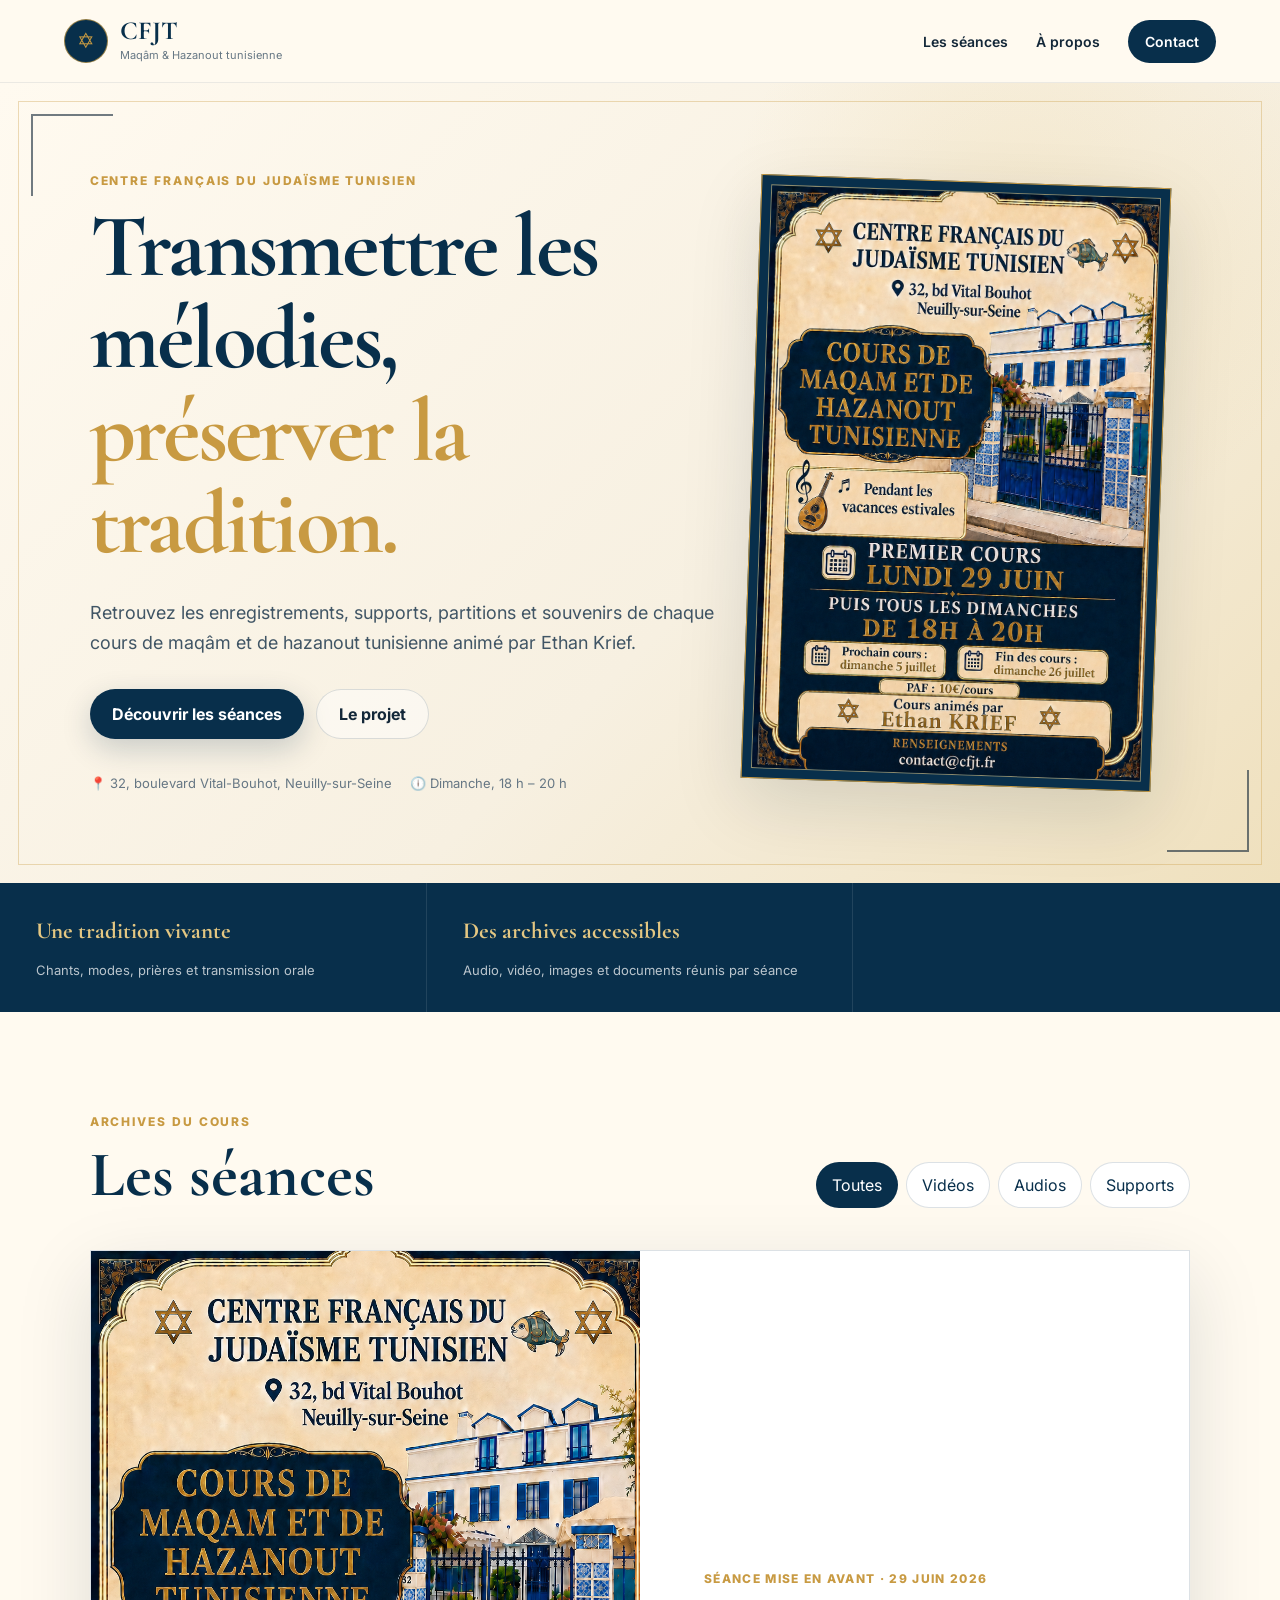
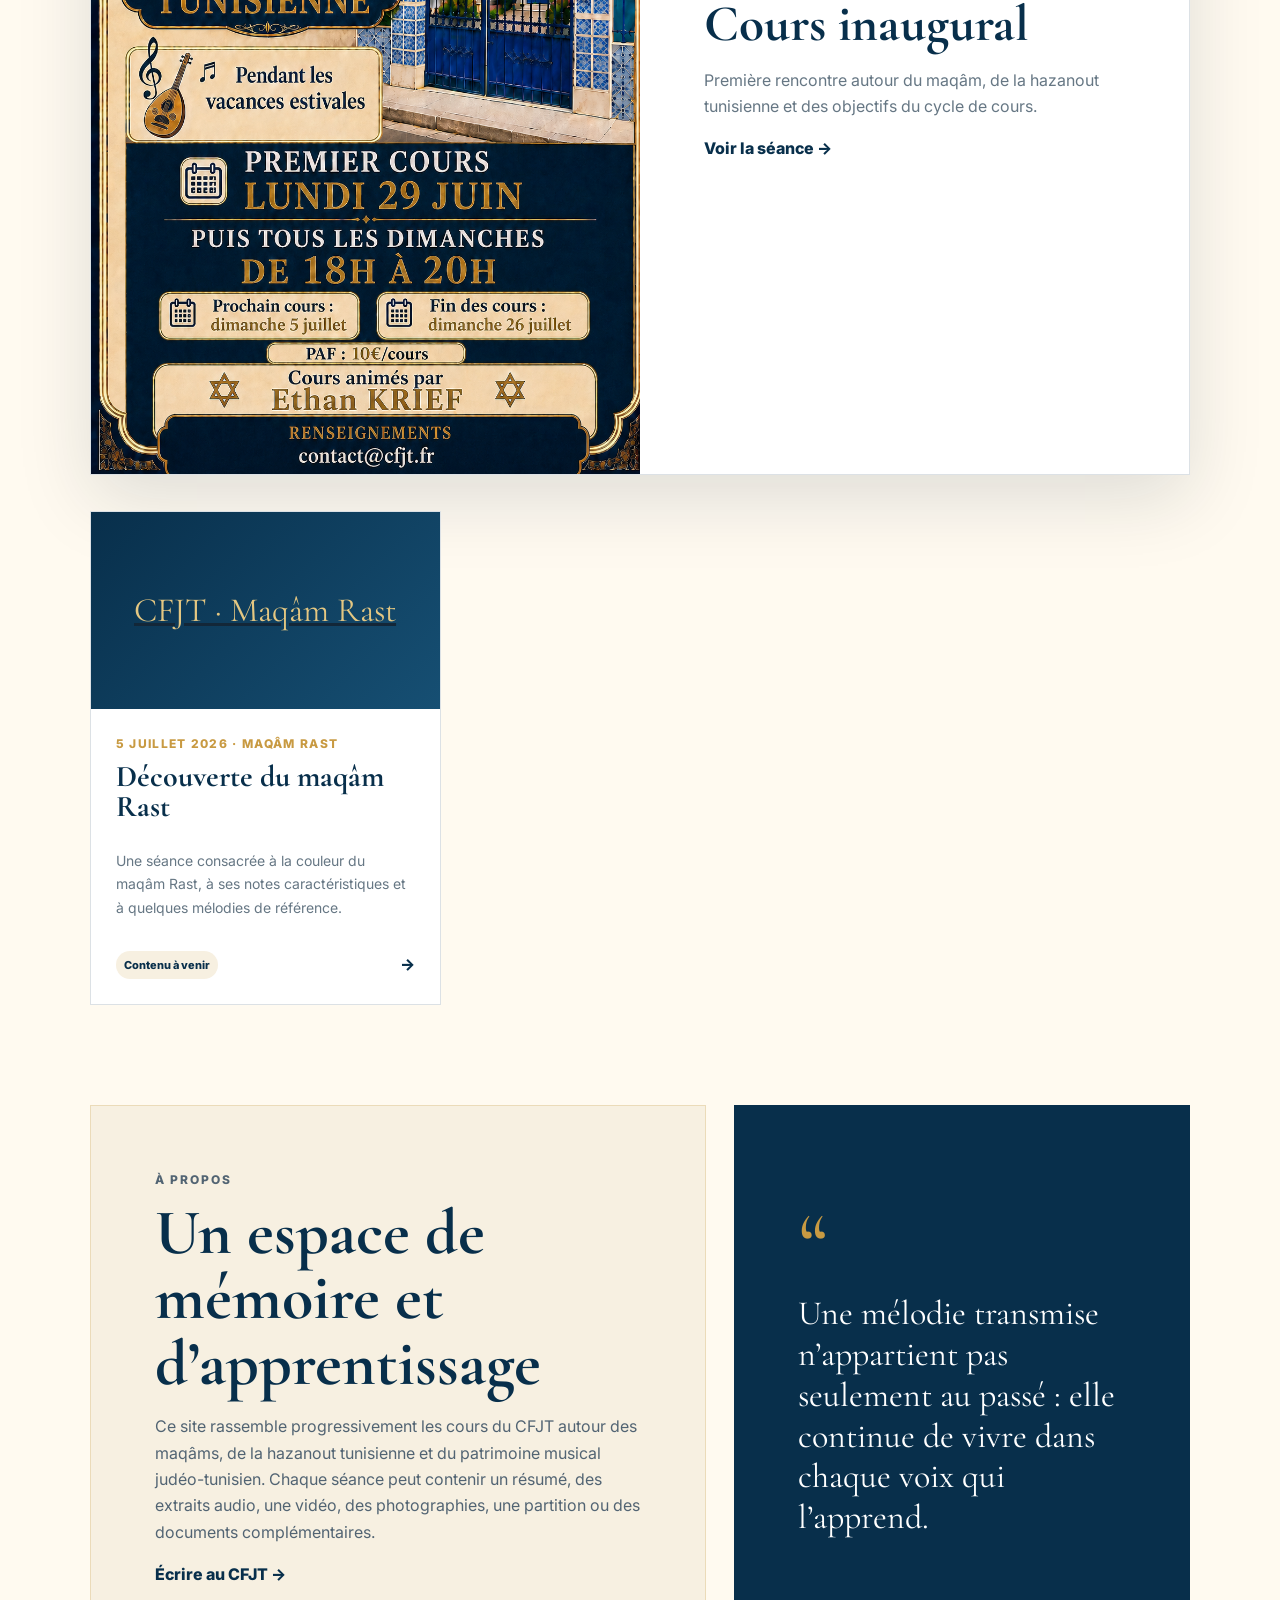
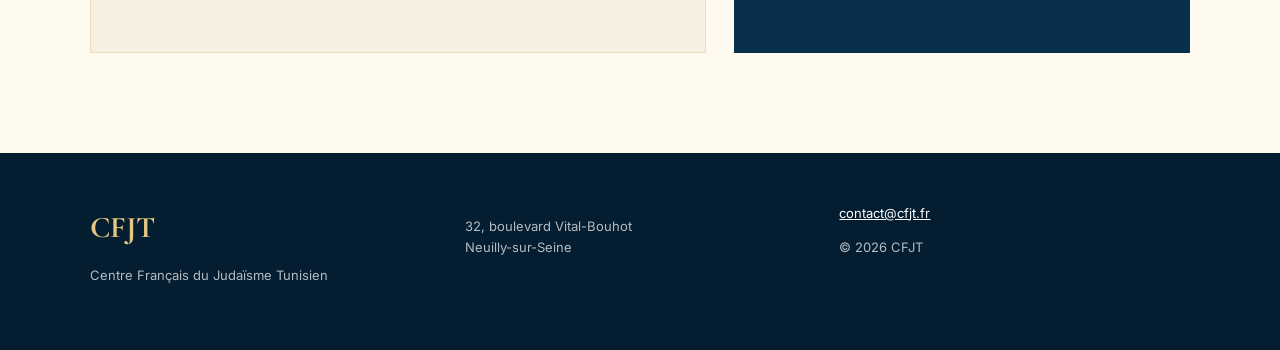
==== index.html @ 64a6a956 "first commit" ====
<!DOCTYPE html>
<html lang="fr">
<head>
  <meta charset="UTF-8">
  <meta name="viewport" content="width=device-width, initial-scale=1.0">
  <meta name="description" content="Archives des cours de maqâm et de hazanout tunisienne du Centre Français du Judaïsme Tunisien.">
  <title>CFJT — Cours de Maqâm & Hazanout tunisienne</title>
  <link rel="preconnect" href="https://fonts.googleapis.com">
  <link rel="preconnect" href="https://fonts.gstatic.com" crossorigin>
  <link href="https://fonts.googleapis.com/css2?family=Cormorant+Garamond:wght@500;600;700&family=Inter:wght@400;500;600;700&display=swap" rel="stylesheet">
  <link rel="stylesheet" href="styles.css">
</head>
<body>
  <header class="site-header">
    <a class="brand" href="index.html" aria-label="Accueil CFJT">
      <span class="brand-mark">✡</span>
      <span>
        <strong>CFJT</strong>
        <small>Maqâm & Hazanout tunisienne</small>
      </span>
    </a>
    <nav class="main-nav" aria-label="Navigation principale">
      <a href="#cours">Les séances</a>
      <a href="#apropos">À propos</a>
      <a class="nav-cta" href="mailto:contact@cfjt.fr">Contact</a>
    </nav>
  </header>

  <main>
    <section class="hero">
      <div class="hero-pattern"></div>
      <div class="hero-content">
        <p class="eyebrow">Centre Français du Judaïsme Tunisien</p>
        <h1>Transmettre les mélodies,<br><span>préserver la tradition.</span></h1>
        <p class="hero-text">
          Retrouvez les enregistrements, supports, partitions et souvenirs de chaque cours
          de maqâm et de hazanout tunisienne animé par Ethan Krief.
        </p>
        <div class="hero-actions">
          <a class="button button-primary" href="#cours">Découvrir les séances</a>
          <a class="button button-ghost" href="#apropos">Le projet</a>
        </div>
        <div class="hero-meta">
          <span>📍 32, boulevard Vital-Bouhot, Neuilly-sur-Seine</span>
          <span>🕕 Dimanche, 18 h – 20 h</span>
        </div>
      </div>
      <div class="hero-visual">
        <div class="poster-frame">
          <img src="assets/affiche-cours.png" alt="Affiche des cours de maqâm et de hazanout tunisienne">
        </div>
      </div>
    </section>

    <section class="intro-strip" aria-label="Présentation rapide">
      <div><strong>Une tradition vivante</strong><span>Chants, modes, prières et transmission orale</span></div>
      <div><strong>Des archives accessibles</strong><span>Audio, vidéo, images et documents réunis par séance</span></div>
    </section>

    <section class="sessions-section" id="cours">
      <div class="section-heading">
        <div>
          <p class="eyebrow">Archives du cours</p>
          <h2>Les séances</h2>
        </div>
        <div class="filter-row">
          <button class="filter active" data-filter="all">Toutes</button>
          <button class="filter" data-filter="video">Vidéos</button>
          <button class="filter" data-filter="audio">Audios</button>
          <button class="filter" data-filter="document">Supports</button>
        </div>
      </div>

      <div class="featured-session" id="featured-session"></div>
      <div class="sessions-grid" id="sessions-grid"></div>

      <div class="empty-state" id="empty-state" hidden>
        Aucun contenu n’est disponible pour ce filtre.
      </div>
    </section>

    <section class="about-section" id="apropos">
      <div class="about-card">
        <p class="eyebrow">À propos</p>
        <h2>Un espace de mémoire et d’apprentissage</h2>
        <p>
          Ce site rassemble progressivement les cours du CFJT autour des maqâms,
          de la hazanout tunisienne et du patrimoine musical judéo-tunisien.
          Chaque séance peut contenir un résumé, des extraits audio, une vidéo,
          des photographies, une partition ou des documents complémentaires.
        </p>
        <a class="text-link" href="mailto:contact@cfjt.fr">Écrire au CFJT →</a>
      </div>

      <div class="quote-card">
        <span class="quote-mark">“</span>
        <blockquote>
          Une mélodie transmise n’appartient pas seulement au passé :
          elle continue de vivre dans chaque voix qui l’apprend.
        </blockquote>
      </div>
    </section>
  </main>

  <footer>
    <div>
      <strong>CFJT</strong>
      <p>Centre Français du Judaïsme Tunisien</p>
    </div>
    <div>
      <p>32, boulevard Vital-Bouhot<br>Neuilly-sur-Seine</p>
    </div>
    <div>
      <a href="mailto:contact@cfjt.fr">contact@cfjt.fr</a>
      <p>© <span id="year"></span> CFJT</p>
    </div>
  </footer>

  <script src="data/sessions.js"></script>
  <script src="app.js"></script>
</body>
</html>
---- styles.css ----
:root {
  --navy: #082f4b;
  --navy-deep: #041d31;
  --blue: #164f73;
  --gold: #c89a42;
  --gold-light: #e4c782;
  --cream: #f7f0e1;
  --paper: #fffaf0;
  --ink: #132738;
  --muted: #667784;
  --white: #ffffff;
  --border: rgba(8, 47, 75, .14);
  --shadow: 0 24px 70px rgba(4, 29, 49, .13);
}

* { box-sizing: border-box; }
html { scroll-behavior: smooth; }
body {
  margin: 0;
  font-family: "Inter", sans-serif;
  background: var(--paper);
  color: var(--ink);
  line-height: 1.65;
}
img, video { max-width: 100%; display: block; }
a { color: inherit; }
button { font: inherit; }

.site-header {
  position: sticky;
  top: 0;
  z-index: 20;
  display: flex;
  align-items: center;
  justify-content: space-between;
  padding: 18px clamp(22px, 5vw, 72px);
  background: rgba(255, 250, 240, .9);
  border-bottom: 1px solid rgba(8,47,75,.08);
  backdrop-filter: blur(18px);
}
.brand {
  display: flex;
  gap: 12px;
  align-items: center;
  text-decoration: none;
}
.brand-mark {
  display: grid;
  place-items: center;
  width: 44px;
  height: 44px;
  border: 1px solid rgba(200,154,66,.7);
  color: var(--gold);
  background: var(--navy);
  border-radius: 50%;
  font-size: 21px;
}
.brand strong {
  display: block;
  font-family: "Cormorant Garamond", serif;
  font-size: 26px;
  line-height: 1;
  color: var(--navy);
}
.brand small {
  display: block;
  margin-top: 2px;
  font-size: 11px;
  color: var(--muted);
}
.main-nav {
  display: flex;
  align-items: center;
  gap: 28px;
}
.main-nav a {
  text-decoration: none;
  font-size: 14px;
  font-weight: 600;
}
.main-nav a:hover { color: var(--gold); }
.nav-cta {
  padding: 10px 17px;
  border-radius: 999px;
  color: white !important;
  background: var(--navy);
}

.hero {
  position: relative;
  overflow: hidden;
  display: grid;
  grid-template-columns: 1.15fr .85fr;
  min-height: 720px;
  padding: 88px clamp(28px, 7vw, 110px);
  background:
    radial-gradient(circle at 80% 20%, rgba(228,199,130,.24), transparent 25%),
    linear-gradient(135deg, #fffaf0 0%, #f7f0e1 58%, #efe0bd 100%);
}
.hero-pattern {
  position: absolute;
  inset: 18px;
  pointer-events: none;
  border: 1px solid rgba(200,154,66,.35);
}
.hero-pattern::before,
.hero-pattern::after {
  content: "";
  position: absolute;
  width: 80px;
  height: 80px;
  border-color: var(--gold);
  opacity: .6;
}
.hero-pattern::before {
  top: 12px; left: 12px;
  border-top: 2px solid;
  border-left: 2px solid;
}
.hero-pattern::after {
  right: 12px; bottom: 12px;
  border-right: 2px solid;
  border-bottom: 2px solid;
}
.hero-content {
  position: relative;
  z-index: 2;
  align-self: center;
  max-width: 760px;
}
.eyebrow {
  margin: 0 0 10px;
  color: var(--gold);
  font-size: 12px;
  font-weight: 800;
  letter-spacing: .16em;
  text-transform: uppercase;
}
h1, h2, h3 {
  font-family: "Cormorant Garamond", serif;
  color: var(--navy);
  line-height: 1.03;
}
h1 {
  margin: 0;
  font-size: clamp(54px, 7vw, 92px);
  letter-spacing: -.03em;
}
h1 span { color: var(--gold); }
.hero-text {
  max-width: 660px;
  margin: 28px 0 32px;
  font-size: 18px;
  color: #405565;
}
.hero-actions { display: flex; flex-wrap: wrap; gap: 12px; }
.button {
  display: inline-flex;
  justify-content: center;
  align-items: center;
  min-height: 50px;
  padding: 0 22px;
  border-radius: 999px;
  text-decoration: none;
  font-weight: 700;
  transition: .25s ease;
}
.button-primary {
  color: white;
  background: var(--navy);
  box-shadow: 0 10px 30px rgba(8,47,75,.2);
}
.button-primary:hover { transform: translateY(-2px); background: var(--blue); }
.button-ghost { border: 1px solid var(--border); background: rgba(255,255,255,.45); }
.button-ghost:hover { border-color: var(--gold); }
.hero-meta {
  display: flex;
  flex-wrap: wrap;
  gap: 18px;
  margin-top: 34px;
  color: var(--muted);
  font-size: 13px;
}
.hero-visual {
  position: relative;
  z-index: 2;
  display: grid;
  place-items: center;
}
.poster-frame {
  width: min(410px, 88%);
  padding: 9px;
  background: var(--navy);
  border: 1px solid var(--gold);
  box-shadow: var(--shadow);
  transform: rotate(2deg);
}
.poster-frame img { border: 1px solid rgba(228,199,130,.6); }

.intro-strip {
  display: grid;
  grid-template-columns: repeat(3, 1fr);
  background: var(--navy);
  color: white;
}
.intro-strip div { padding: 30px 36px; border-right: 1px solid rgba(255,255,255,.1); }
.intro-strip strong { display: block; margin-bottom: 5px; font-family: "Cormorant Garamond", serif; font-size: 23px; color: var(--gold-light); }
.intro-strip span { font-size: 13px; color: rgba(255,255,255,.72); }

.sessions-section {
  padding: 100px clamp(24px, 7vw, 105px);
}
.section-heading {
  display: flex;
  justify-content: space-between;
  align-items: end;
  gap: 24px;
  margin-bottom: 42px;
}
.section-heading h2,
.about-section h2 {
  margin: 0;
  font-size: clamp(46px, 5vw, 68px);
}
.filter-row { display: flex; flex-wrap: wrap; gap: 8px; }
.filter {
  padding: 9px 15px;
  border: 1px solid var(--border);
  border-radius: 999px;
  background: white;
  color: var(--navy);
  cursor: pointer;
}
.filter.active, .filter:hover { color: white; background: var(--navy); }

.featured-session {
  margin-bottom: 36px;
}
.featured-card {
  display: grid;
  grid-template-columns: 1fr 1fr;
  overflow: hidden;
  border: 1px solid var(--border);
  background: white;
  box-shadow: var(--shadow);
}
.featured-media {
  min-height: 420px;
  background: linear-gradient(140deg, var(--navy), var(--blue));
  position: relative;
}
.featured-media img { width: 100%; height: 100%; object-fit: cover; }
.featured-placeholder {
  height: 100%;
  display: grid;
  place-items: center;
  color: var(--gold-light);
  font-family: "Cormorant Garamond", serif;
  font-size: 58px;
}
.featured-content { padding: clamp(32px, 5vw, 68px); align-self: center; }
.featured-content h3 { margin: 8px 0 15px; font-size: clamp(38px, 4vw, 56px); }
.meta { color: var(--gold); font-size: 12px; font-weight: 800; text-transform: uppercase; letter-spacing: .11em; }
.featured-content p { color: var(--muted); }
.text-link { color: var(--navy); font-weight: 800; text-decoration: none; }
.text-link:hover { color: var(--gold); }

.sessions-grid {
  display: grid;
  grid-template-columns: repeat(3, minmax(0, 1fr));
  gap: 24px;
}
.session-card {
  display: flex;
  flex-direction: column;
  min-height: 100%;
  overflow: hidden;
  border: 1px solid var(--border);
  background: white;
  transition: .25s ease;
}
.session-card:hover { transform: translateY(-6px); box-shadow: var(--shadow); }
.card-media {
  aspect-ratio: 16 / 9;
  overflow: hidden;
  background: linear-gradient(135deg, var(--navy), var(--blue));
}
.card-media img { width: 100%; height: 100%; object-fit: cover; transition: .35s ease; }
.session-card:hover .card-media img { transform: scale(1.03); }
.card-placeholder {
  height: 100%;
  display: grid;
  place-items: center;
  color: var(--gold-light);
  font-family: "Cormorant Garamond", serif;
  font-size: 34px;
}
.card-body { display: flex; flex: 1; flex-direction: column; padding: 25px; }
.card-body h3 { margin: 8px 0 12px; font-size: 30px; }
.card-body p { color: var(--muted); font-size: 14px; }
.card-footer { display: flex; justify-content: space-between; align-items: center; margin-top: auto; padding-top: 18px; }
.media-pills { display: flex; gap: 6px; }
.media-pill { padding: 5px 8px; border-radius: 999px; background: var(--cream); color: var(--navy); font-size: 11px; font-weight: 800; }
.empty-state { padding: 40px; text-align: center; border: 1px dashed var(--border); color: var(--muted); }

.about-section {
  display: grid;
  grid-template-columns: 1.15fr .85fr;
  gap: 28px;
  padding: 0 clamp(24px, 7vw, 105px) 100px;
}
.about-card, .quote-card { padding: clamp(34px, 5vw, 64px); }
.about-card { background: var(--cream); border: 1px solid rgba(200,154,66,.25); }
.about-card p { max-width: 750px; color: #526473; }
.quote-card {
  display: flex;
  flex-direction: column;
  justify-content: center;
  background: var(--navy);
  color: white;
}
.quote-mark { color: var(--gold); font-family: "Cormorant Garamond", serif; font-size: 90px; line-height: .6; }
blockquote { margin: 22px 0 0; font-family: "Cormorant Garamond", serif; font-size: 34px; line-height: 1.2; }

footer {
  display: grid;
  grid-template-columns: 1fr 1fr 1fr;
  gap: 24px;
  padding: 50px clamp(24px, 7vw, 105px);
  color: rgba(255,255,255,.7);
  background: var(--navy-deep);
  font-size: 13px;
}
footer strong { color: var(--gold-light); font-family: "Cormorant Garamond", serif; font-size: 30px; }
footer a { color: white; }

.session-page { max-width: 1120px; margin: 0 auto; padding: 70px 24px 100px; }
.back-link { display: inline-block; margin-bottom: 28px; color: var(--navy); font-weight: 700; text-decoration: none; }
.detail-hero { padding: clamp(34px, 6vw, 78px); background: var(--cream); border: 1px solid rgba(200,154,66,.25); }
.detail-hero h1 { margin: 10px 0 18px; font-size: clamp(50px, 7vw, 82px); }
.detail-lead { max-width: 780px; color: #4c6070; font-size: 18px; }
.detail-layout { display: grid; grid-template-columns: 1fr 320px; gap: 34px; margin-top: 34px; }
.detail-main, .detail-sidebar { min-width: 0; }
.content-block { margin-bottom: 34px; padding: 30px; background: white; border: 1px solid var(--border); }
.content-block h2 { margin-top: 0; font-size: 38px; }
.media-item { margin-top: 18px; }
.media-item audio, .media-item video { width: 100%; }
.gallery { display: grid; grid-template-columns: repeat(2, 1fr); gap: 12px; }
.gallery img { width: 100%; aspect-ratio: 4 / 3; object-fit: cover; }
.sidebar-card { position: sticky; top: 100px; padding: 26px; background: var(--navy); color: white; }
.sidebar-card h3 { margin-top: 0; color: var(--gold-light); font-size: 28px; }
.sidebar-card dl { margin: 0; }
.sidebar-card dt { margin-top: 18px; color: var(--gold-light); font-size: 11px; font-weight: 800; text-transform: uppercase; letter-spacing: .1em; }
.sidebar-card dd { margin: 4px 0 0; color: rgba(255,255,255,.82); }
.resource-link { display: block; margin-top: 10px; padding: 11px 13px; border: 1px solid rgba(255,255,255,.18); color: white; text-decoration: none; }
.not-found { padding: 80px 30px; text-align: center; background: var(--cream); }

@media (max-width: 900px) {
  .main-nav a:not(.nav-cta) { display: none; }
  .hero { grid-template-columns: 1fr; gap: 54px; min-height: auto; }
  .hero-visual { order: -1; }
  .poster-frame { width: min(310px, 72vw); }
  .intro-strip { grid-template-columns: 1fr; }
  .intro-strip div { border-right: 0; border-bottom: 1px solid rgba(255,255,255,.1); }
  .featured-card, .about-section, .detail-layout { grid-template-columns: 1fr; }
  .sessions-grid { grid-template-columns: repeat(2, minmax(0,1fr)); }
  .sidebar-card { position: static; }
}
@media (max-width: 620px) {
  .site-header { padding: 14px 18px; }
  .brand small { display: none; }
  .nav-cta { padding: 8px 13px; }
  .hero { padding: 60px 22px; }
  h1 { font-size: 52px; }
  .hero-meta { flex-direction: column; gap: 8px; }
  .section-heading { align-items: flex-start; flex-direction: column; }
  .sessions-grid { grid-template-columns: 1fr; }
  .featured-media { min-height: 260px; }
  .about-section { padding-bottom: 60px; }
  footer { grid-template-columns: 1fr; }
  .gallery { grid-template-columns: 1fr; }
}
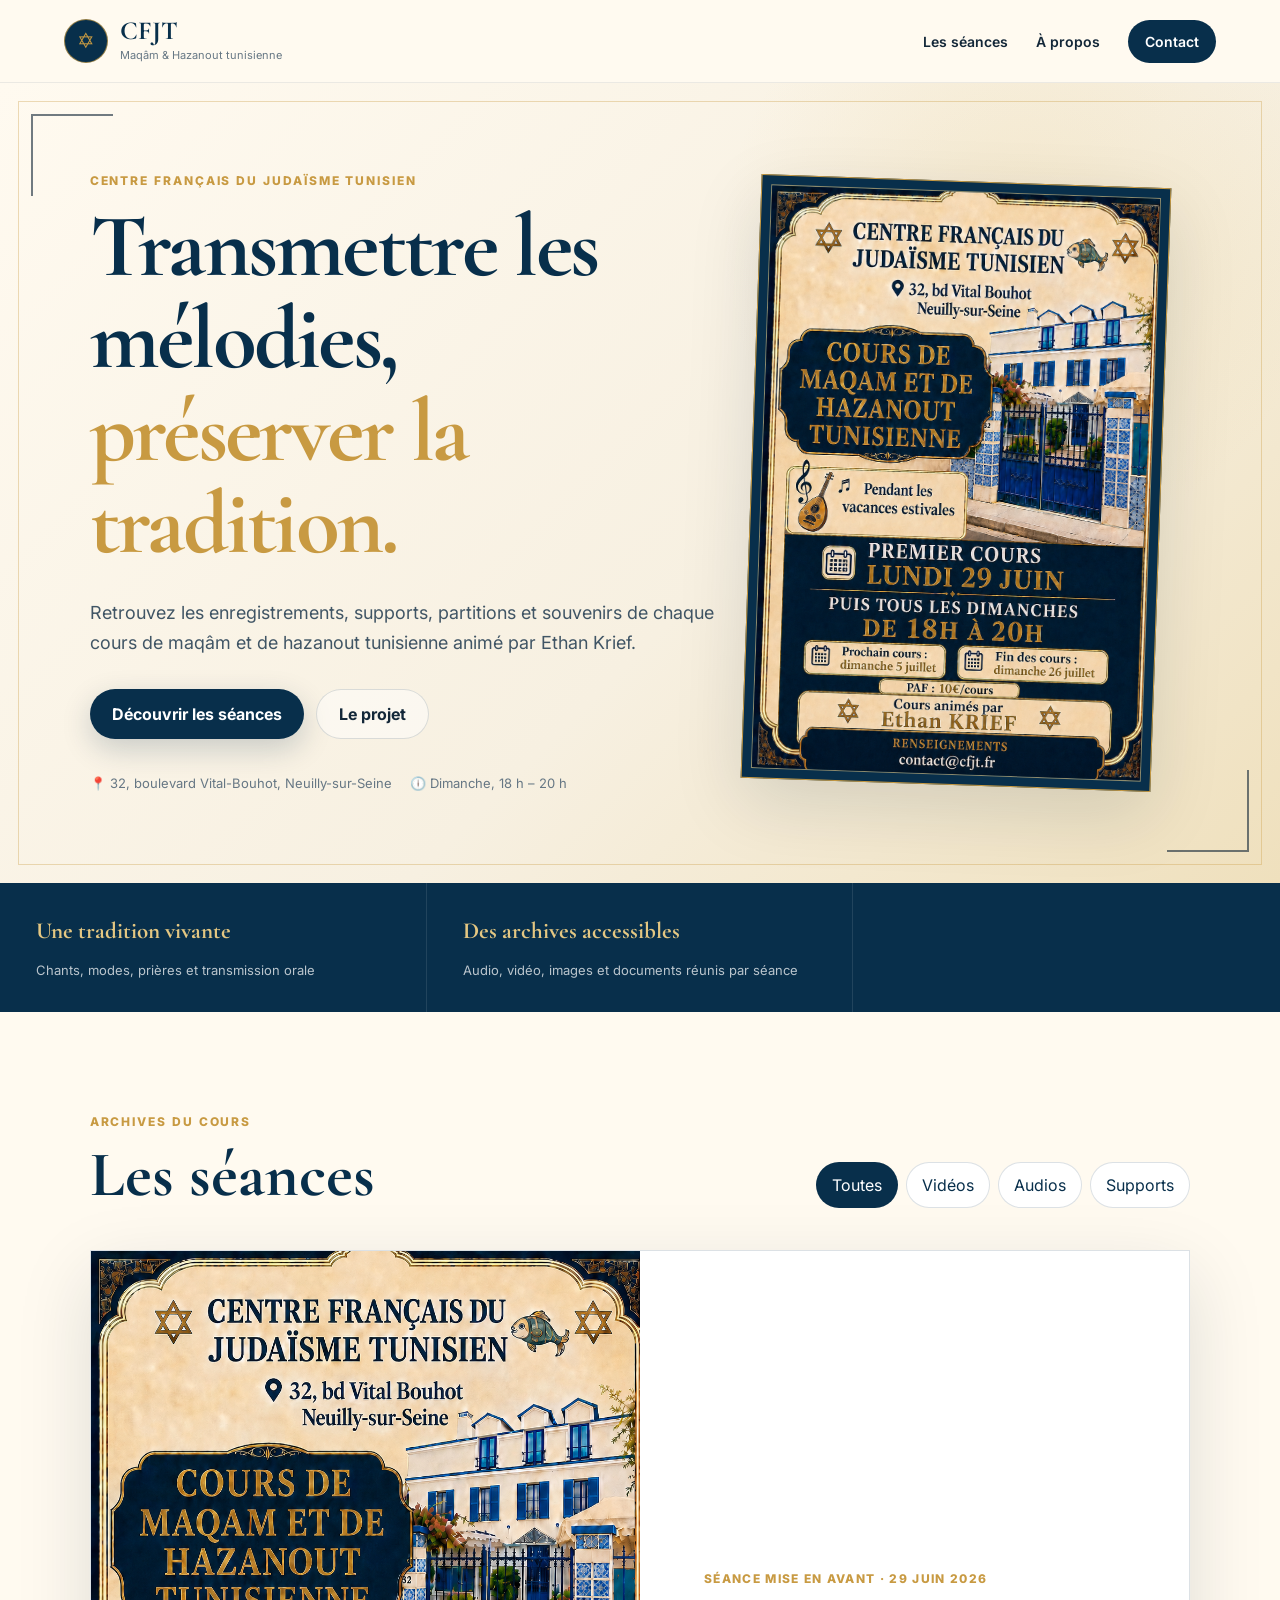
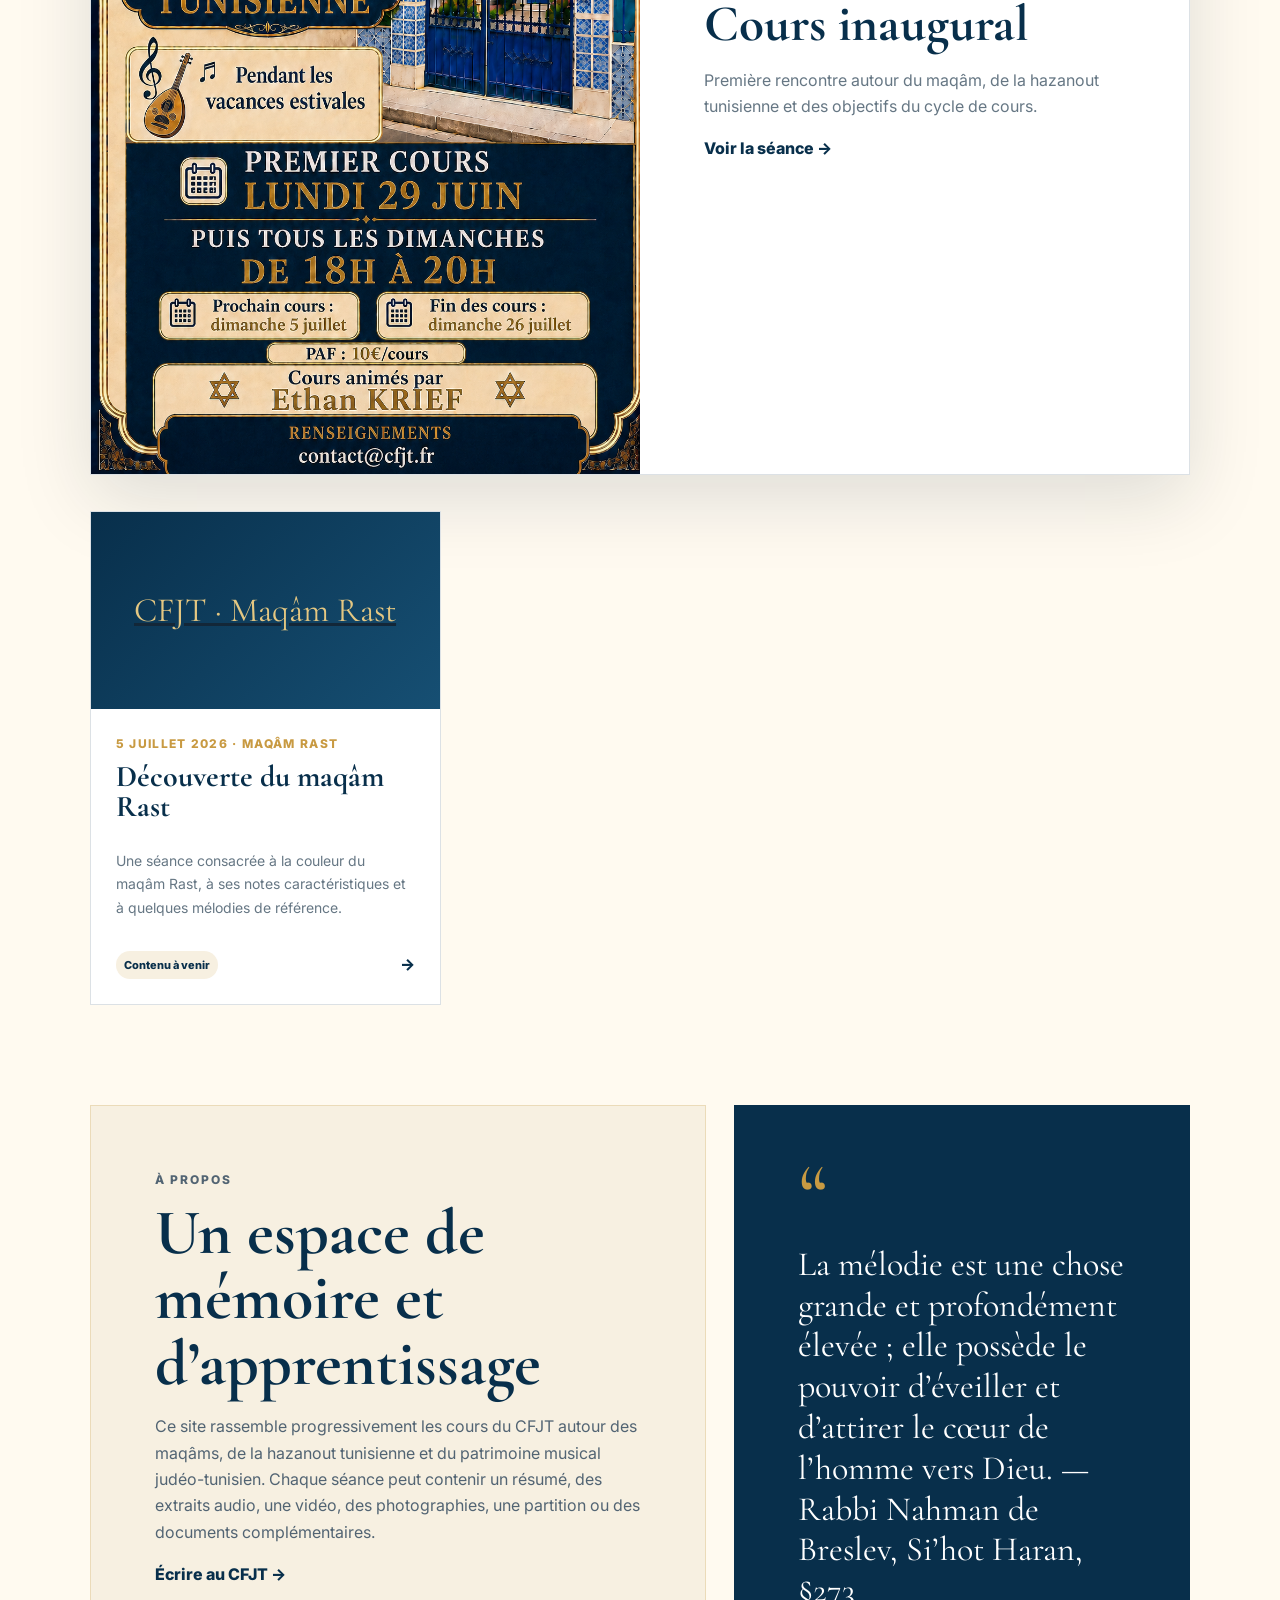
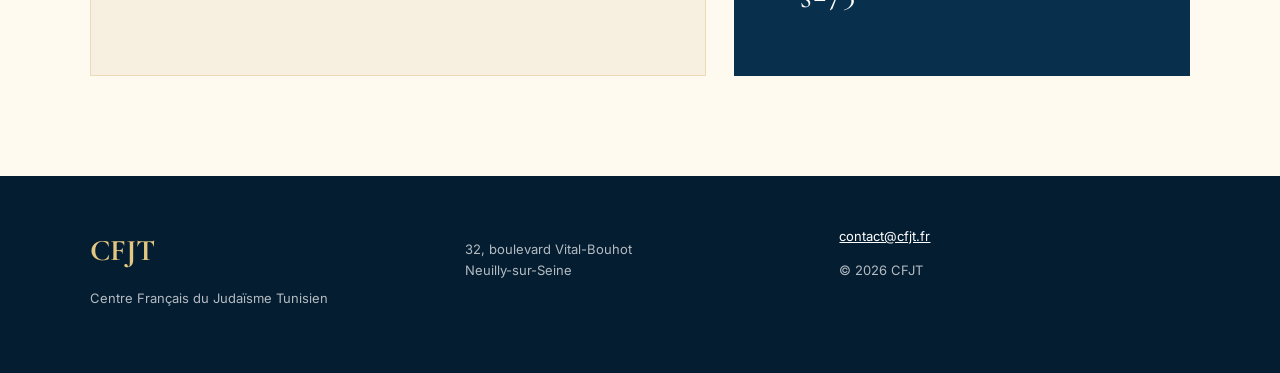
==== commit ad31d24f: "update citation" ====
--- a/index.html
+++ b/index.html
@@ -94,9 +94,8 @@
 
       <div class="quote-card">
         <span class="quote-mark">“</span>
-        <blockquote>
-          Une mélodie transmise n’appartient pas seulement au passé :
-          elle continue de vivre dans chaque voix qui l’apprend.
+        <blockquote> La mélodie est une chose grande et profondément élevée ; elle possède le pouvoir d’éveiller et d’attirer le cœur de l’homme vers Dieu.
+— Rabbi Nahman de Breslev, Si’hot Haran, §273
         </blockquote>
       </div>
     </section>
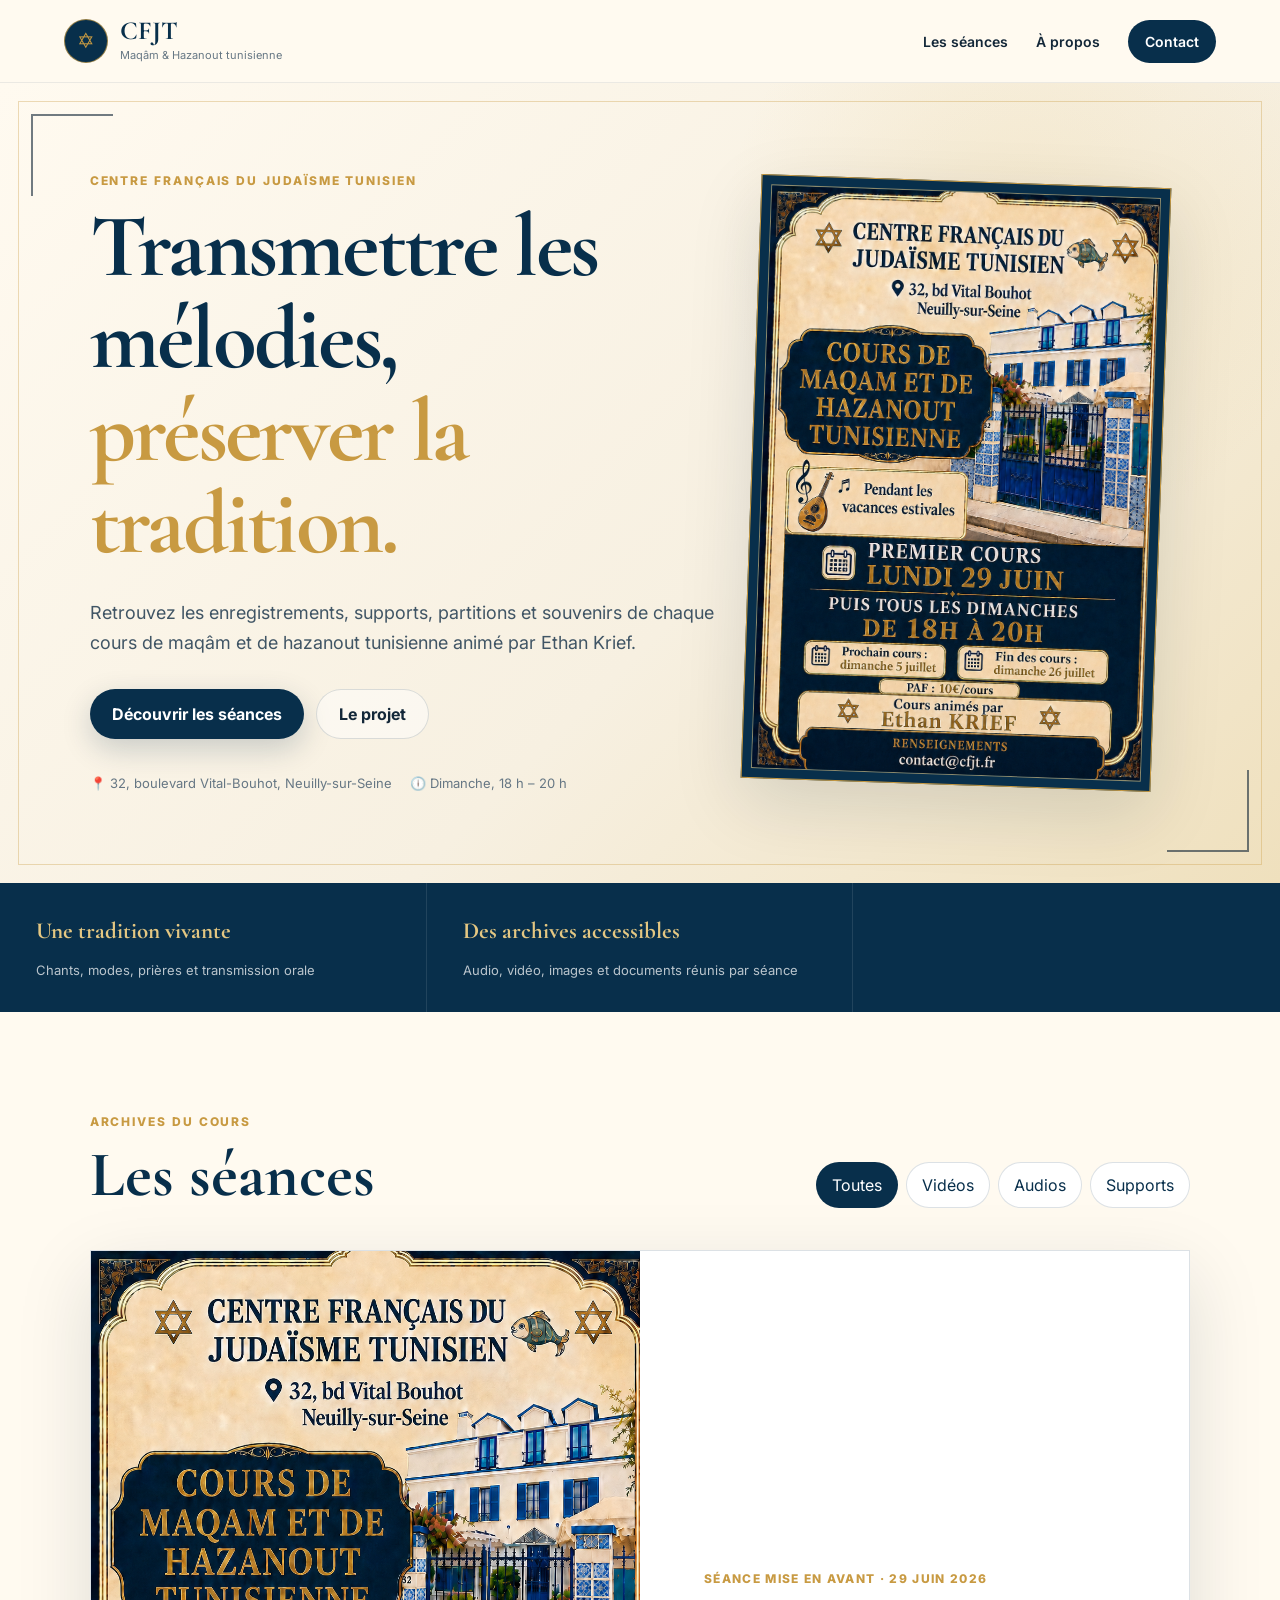
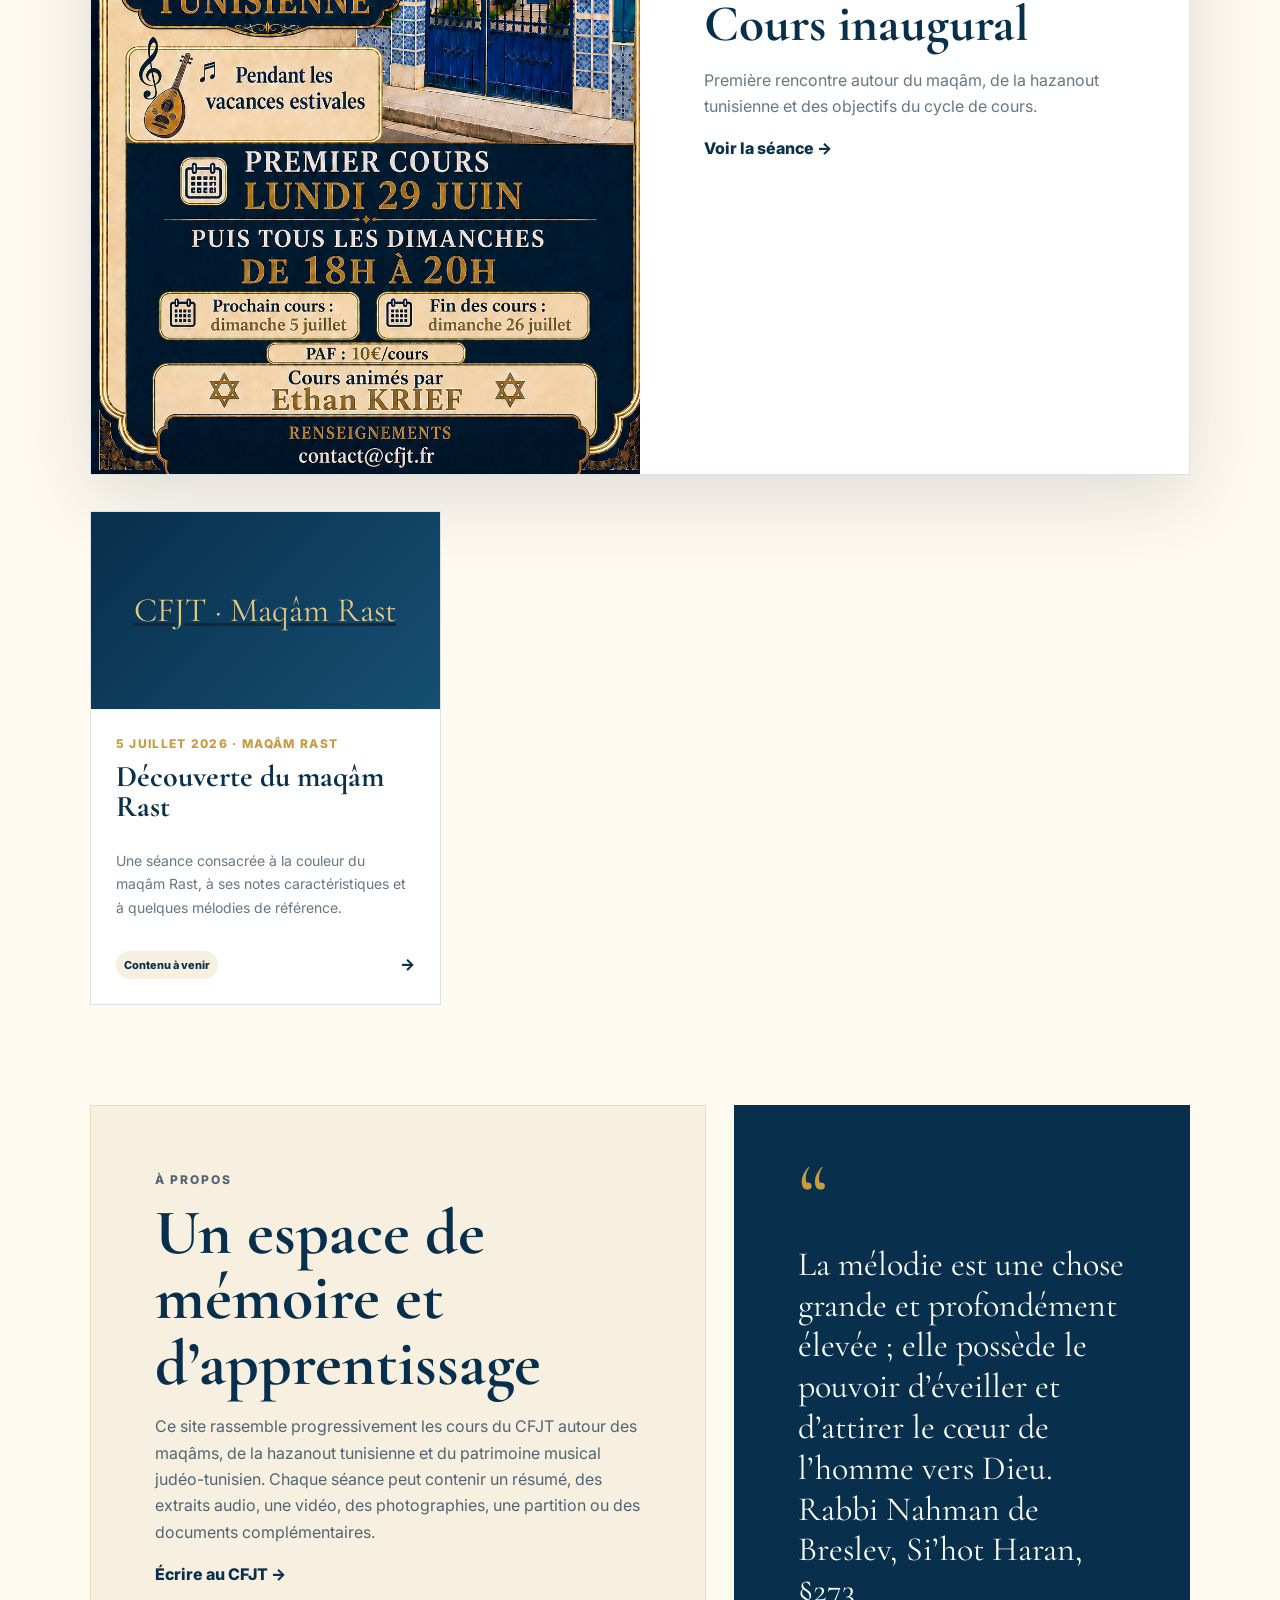
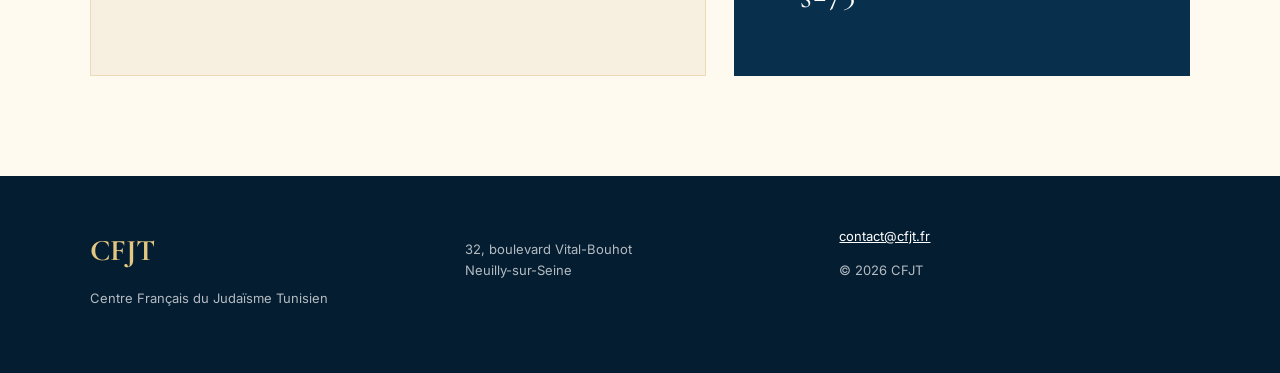
==== commit 390e2f34: "Fix quote formatting in index.html" ====
--- a/index.html
+++ b/index.html
@@ -95,7 +95,7 @@
       <div class="quote-card">
         <span class="quote-mark">“</span>
         <blockquote> La mélodie est une chose grande et profondément élevée ; elle possède le pouvoir d’éveiller et d’attirer le cœur de l’homme vers Dieu.
-— Rabbi Nahman de Breslev, Si’hot Haran, §273
+                    <br> Rabbi Nahman de Breslev, Si’hot Haran, §273
         </blockquote>
       </div>
     </section>
